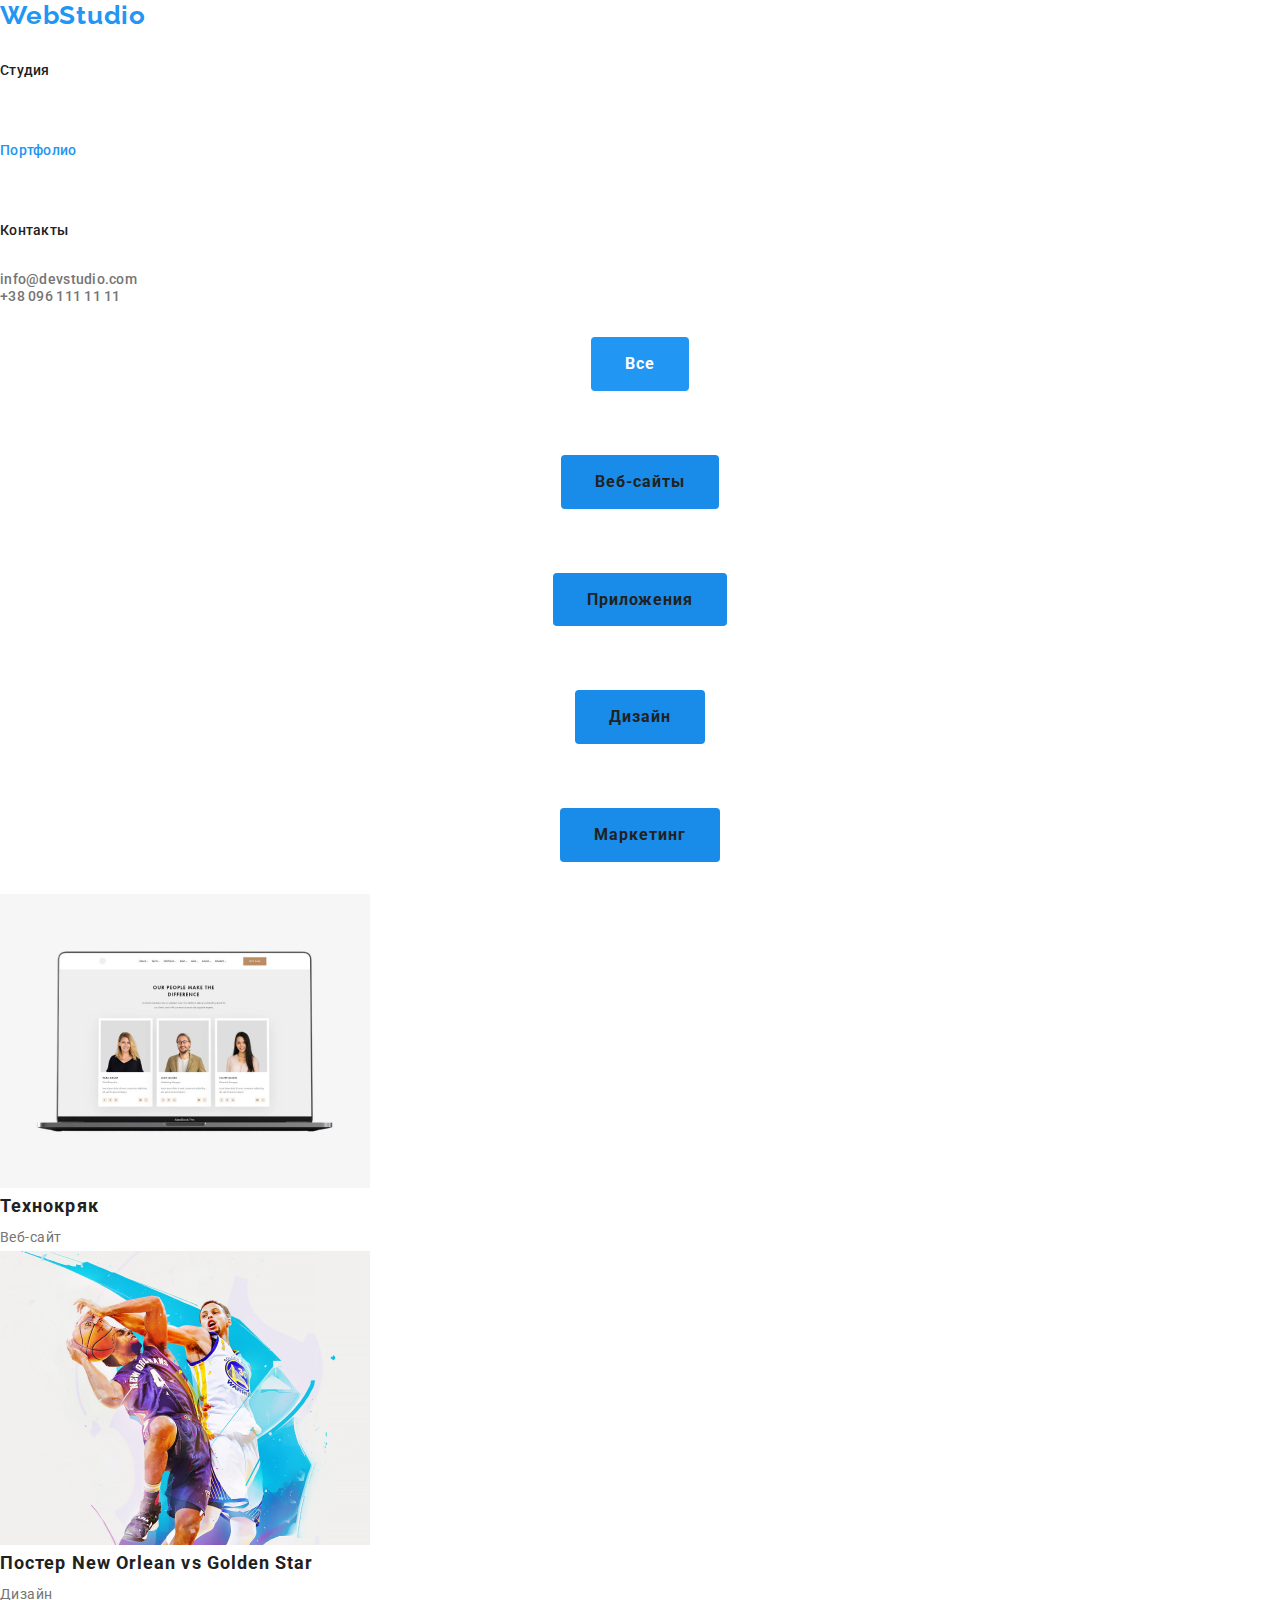
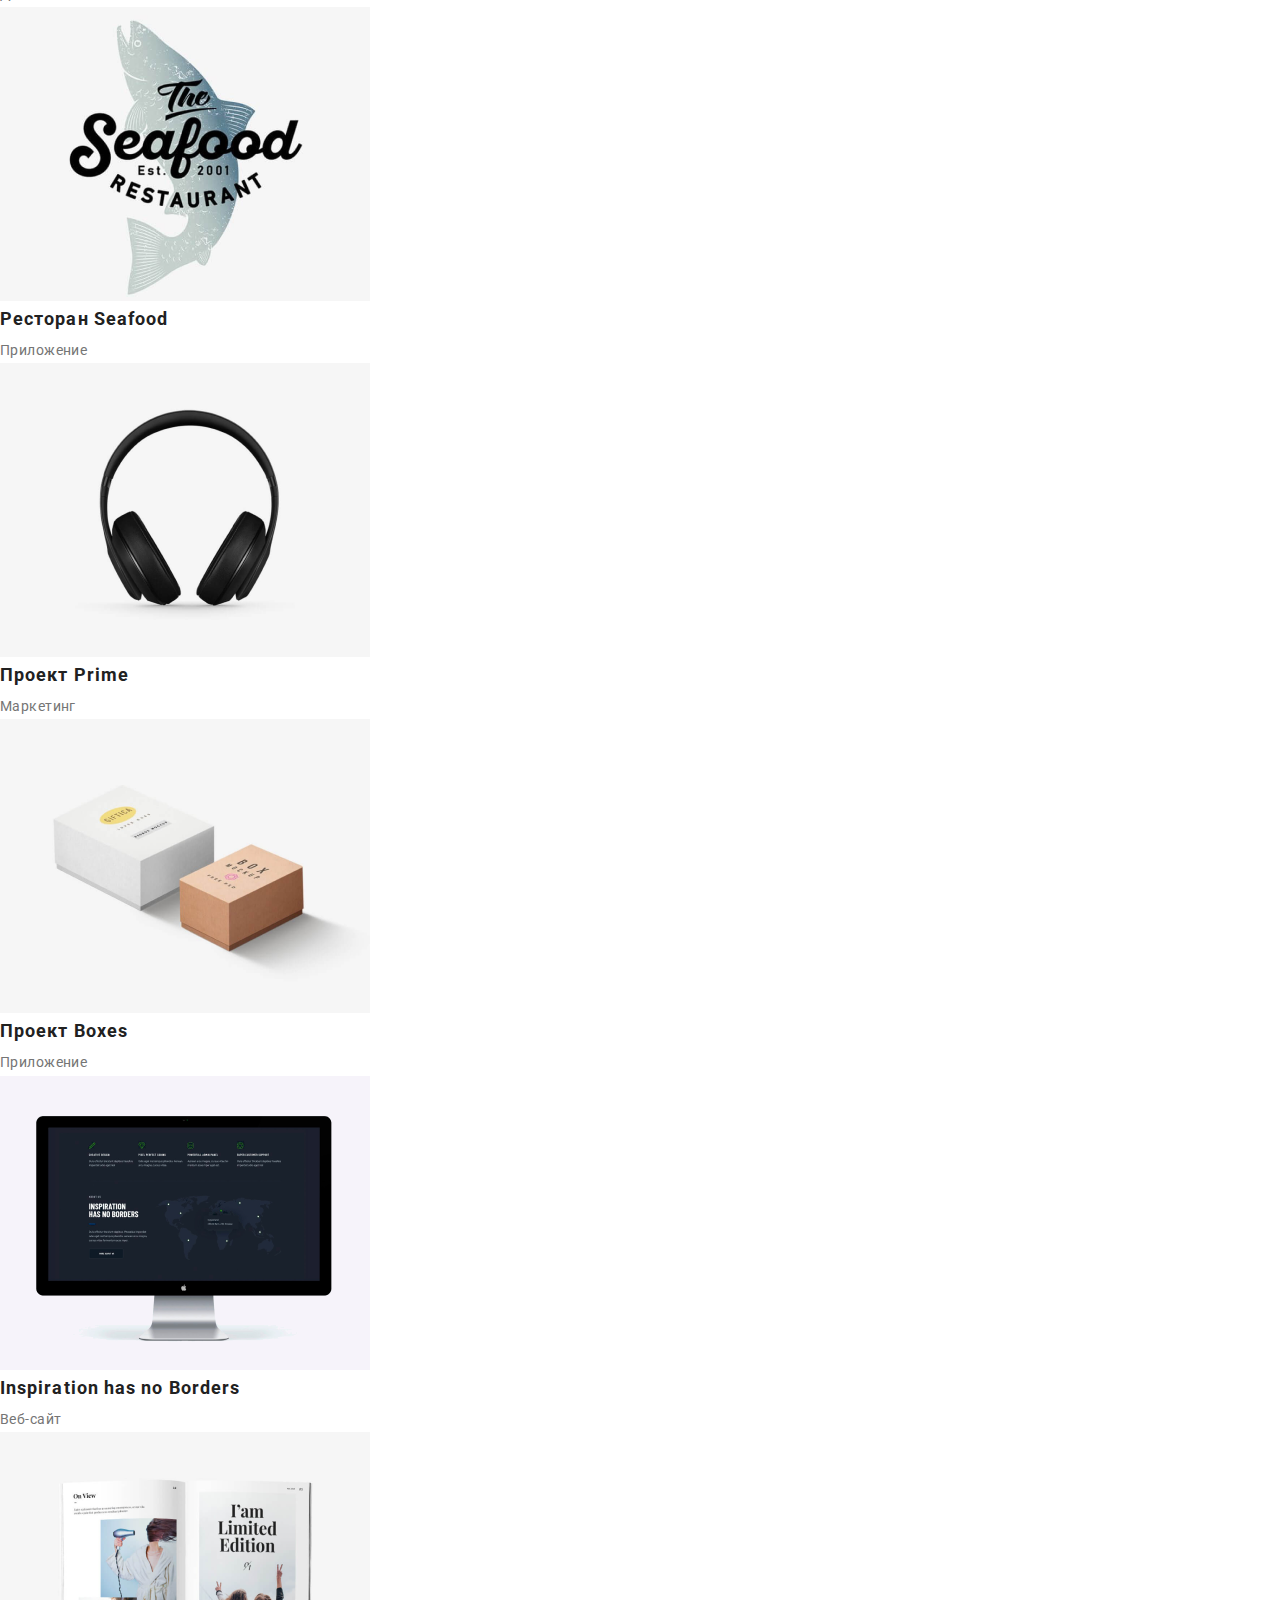
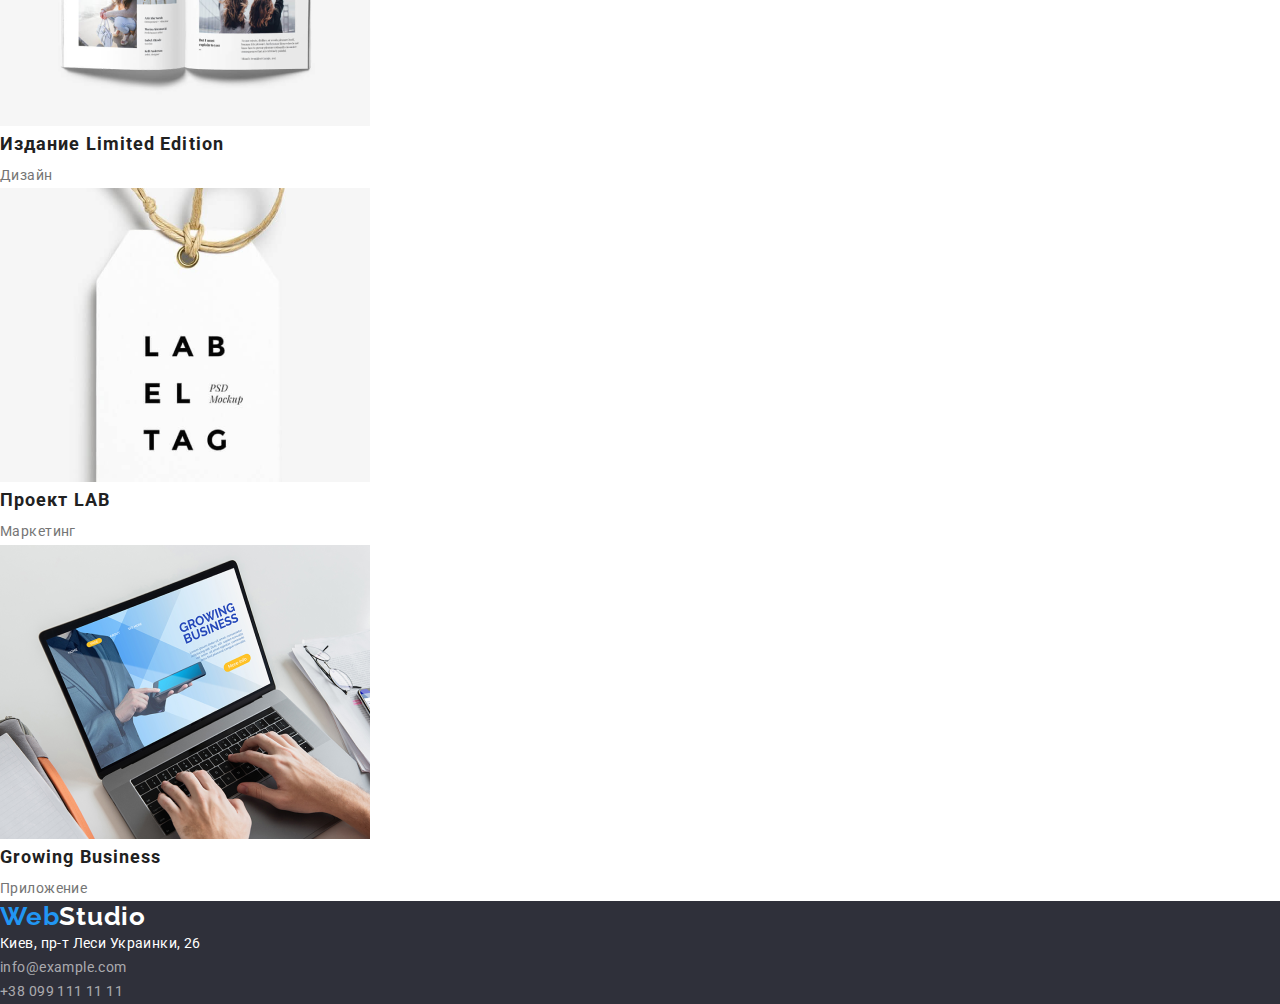
==== portfolio.html @ 5ccfecf0 "створила дз3" ====
<!DOCTYPE html>
<html lang="ru">
<head>
    <meta charset="UTF-8">
    <meta http-equiv="X-UA-Compatible" content="IE=edge">
    <meta name="viewport" content="width=device-width, initial-scale=1.0">
    <title>Document</title>
    <link rel="preconnect" href="https://fonts.googleapis.com">
<link rel="preconnect" href="https://fonts.gstatic.com" crossorigin>
<link href="https://fonts.googleapis.com/css2?family=Raleway:wght@700&family=Roboto:wght@400;500;700&display=swap" rel="stylesheet">
<link rel="stylesheet" href="https://cdn.jsdelivr.net/npm/modern-normalize@1.1.0/modern-normalize.min.css">
    <link rel="stylesheet" href="./css/styles.css">
</head>
<body>
      <!--HEADER-->
      <header class="page-header">
        <nav class="page-nav">
            <a class="link logo" href="">Web<span class="logo-color">Studio</span></a>
            <ul class="menu list">
                <li class="menu-item">
                    <a class="menu-link link" href="./index.html">Студия</a>
                </li>
                <li class="menu-item">
                    <a class=" menu-link current link" href="./portfolio.html">Портфолио</a>
                </li>
                <li class="menu-item">
                    <a class=" menu-link link" href="">Контакты</a>
                </li>
            </ul>
        </nav>
        <ul class="list">
            <li>
                <a class="link contact-phone-number" href="mailto:info@devstudio.com">info@devstudio.com</a>
            </li>
            <li>
                <a class="link contact-phone-number" href="tel:+380961111111">+38 096 111 11 11</a>
            </li>
        </ul>
    </header>

    <!--DESCRIPTION-->
    <section>
        <h1 hidden>Описание</h1>
        <ul class="btn-knob list">
            <li class="menu-link desc-list-portfolio"><button class="modal-btn active" type="button">Все</button></li>
            <li class="menu-link desc-list-portfolio"><button class="modal-btn" type="button">Веб-сайты</button></li>
            <li class="menu-link desc-list-portfolio"><button class="modal-btn" type="button">Приложения</button></li>
            <li class="menu-link desc-list-portfolio"><button class="modal-btn" type="button">Дизайн</button></li>
            <li class="menu-link desc-list-portfolio"><button class="modal-btn" type="button">Маркетинг</button></li>
            
        </ul>
    </section>
    <!--ABOUT-PORTFOLIO-->
    <section>
        <ul class="list">
            <li><img src="./portfolio-photo/people.png" alt="открытый ноутбук с изображением сайта" width="370px" height="294px">
                <h3 class="gallery-portfolio" >Технокряк</h3>
                <p class="portfolio-item">Веб-сайт</p>

            </li>
            <li> <img src="./portfolio-photo/football.png" alt="двое мужчин играют в футбол" width="370px" height="294px">
                <h3 class="gallery-portfolio">Постер <span lang="en">New Orlean vs Golden Star</span></h3>
                <p class="portfolio-item">Дизайн</p>

            </li>
            <li> <img src="./portfolio-photo/seafood.png" alt="логотип ресторана морепродуктов" width="370px" height="294px">
                <h3 class="gallery-portfolio">Ресторан <span lang="en">Seafood</span></h3>
                <p class="portfolio-item">Приложение</p>

            </li>
            <li> <img src="./portfolio-photo/headphone.png" alt="наушники" width="370px" height="294px">
                <h3 class="gallery-portfolio">Проект <span lang="en">Prime</span></h3>
                <p class="portfolio-item">Маркетинг</p>

            </li>
            <li> <img src="./portfolio-photo/box.png" alt="две закрытых коробки- коричневая и белая" width="370px" height="294px">
                <h3 class="gallery-portfolio">Проект <span lang="en">Boxes</span></h3>
                <p class="portfolio-item">Приложение</p>

            </li>
            <li> <img src="./portfolio-photo/monitor.png" alt="черный монитор" width="370px" height="294px">
                <h3 class="gallery-portfolio" lang="en">Inspiration has no Borders</h3>
                <p class="portfolio-item">Веб-сайт</p>

            </li>
            <li> <img src="./portfolio-photo/magazine.png" alt="открытый журнал с картинками" width="370px" height="294px">
                <h3 class="gallery-portfolio">Издание <span lang="en">Limited Edition</span></h3>
                <p class="portfolio-item">Дизайн</p>

            </li>
            <li> <img src="./portfolio-photo/label.png" alt="белая бирка с соломенной ниткой" width="370px" height="294px">
                <h3 class="gallery-portfolio">Проект <span lang="en">LAB</span></h3>
                <p class="portfolio-item">Маркетинг</p>

            </li>
            <li> <img src="./portfolio-photo/notebook.png" alt="руки печатают на открытом ноутбуке" width="370px" height="294px">
                <h3 class="gallery-portfolio" lang="en">Growing Business</h3>
                <p class="portfolio-item">Приложение</p>

            </li>

        </ul>
    </section>
     <!--FOOTER-->
     <footer class="footer">
        <a class="link logo" href="">Web<span class="logo-color-footer">Studio</span></a>
        <address>
            <ul class="list">
                <li>
                    <a class="adress link" href="https://goo.gl/maps/P68njvsLRJaKCuCR6" target="_blank" rel="noopener noreferrer">Киев, пр-т Леси Украинки, 26</a>
                </li>
                <li>
                    <a class="contact-link link" href="mailto:info@example.com">info@example.com</a>
                </li>
                <li>
                    <a class="contact-link link" href="tel:+380991111111">+38 099 111 11 11</a>
                </li>
            </ul>
        </address>
        
    </footer>

</body>
</html>
---- css/styles.css ----
:root {
    --accent-color: #2196F3;
    --text-color: #212121;
    --whitey-color: #ffffff;
    --mail-color: #757575;
    --background-color: #2F303A;
    --desc-color: #F5F4FA;


    }
h1,
h2,
h3,
h4,
h5,
p {
    margin-top: 0;
    margin-bottom: 0;
}

ul,
ol {
    margin-top: 0;
    margin-bottom: 0;
    padding-left: 0;

}

img {
    display: block;
}

button {
    cursor: pointer;
}
.list {list-style: none;
}
.link {
text-decoration: none;
}


body {font-family: 'Roboto', sans-serif;
    background-color: var(--whitey-color);
    font-size: 14px;
    letter-spacing: 0.03em;
}


/* =======================================HEADER */
.container {
    width: 1600px;
    margin-left: auto;
    margin-right: auto;
    padding-left: 15px;
    padding-right: 15px;
}

.logo {
font-family: 'Raleway', sans-serif;
font-weight: 700;
font-size: 26px;
line-height: 1.19;
letter-spacing: 0.03em;
color: var(--accent-color);
}
.logo-up-color{
    color: #000000;
}



.menu-link {
    padding: 32px 0;
    display: block;
    font-style: normal;
font-weight: 500;
font-size: 14px;
line-height: 1.14;
letter-spacing: 0.02em;
color: var(--text-color)
}
.menu-link:hover,
.menu-link:focus {
color: var(--accent-color);
}
.menu-link.current {
    color: var(--accent-color)
}

.contact-phone-number{
font-weight: 500;
font-size: 14px;
line-height: 1.14;
letter-spacing: 0.02em;
color: var(--mail-color); 
}
.contact-phone-number:hover,
.contact-phone-number:focus {
color: var(--accent-color);
}

/*  =========================================HERO */

.hero{

background: var(--background-color);
}
.main-title{
font-weight: 900;
font-size: 44px;
line-height: 1.36;
text-align: center;
letter-spacing: 0.06em;
text-transform: uppercase;
color: var(--whitey-color);
}

.modal-btn{
    padding-top: 10px;
    padding-bottom: 10px;
    padding-left: 32px;
    padding-right: 32px;
    border-radius: 4px;
    font-family: inherit;
font-weight: 700;
font-size: 16px;
line-height: 1.87;
letter-spacing: 0.06em;
color: var(--whitey-color)
cursor: pointer;
background: #188ce8;
border-color: transparent;

}
.modal-btn:hover,
.modal-btn:focus {
background-color: var(--accent-color);
color: var(--whitey-color);
}

.modal-btn.current {
    color: var(--whitey-color);
    background-color: var(--accent-color)    
}

.modal-btn.active {
    background-color: var(--accent-color);
    color: var(--whitey-color);
}

.menu-item:not(:last-child) {
margin-right: 50px;
}

/* ================================DESCRIPTION*/
.desc{
    margin-top: 30px;
    margin-bottom: 10px;
font-size: 14px;
font-weight: 700;
line-height: 1.14;
letter-spacing: 0.03em;
text-transform: uppercase;
color: var(--text-color);
}

.desc-item {
font-size: 14px;
line-height: 1.71;
letter-spacing: 0.03em;
color: var(--mail-color);
}



/* ==================================ABOUT */
.section-title {
font-weight: 700;
font-size: 36px;
line-height: 1.16;
text-align: center;
letter-spacing: 0.03em;
color: var(--text-color);
}

/* ==================================TEAM */
.worker {
font-weight: 500;
font-size: 16px;
line-height: 1.18;
text-align: center;
color: var(--text-color);
}

.worker-item {
line-height: 1.18;
text-align: center;
letter-spacing: 0.03em;
color: var(--mail-color);

}

/* =================================FOOTER */
.footer {
background: var(--background-color);
}
.adress {
font-style: normal;
font-size: 14px;
line-height: 1.71;
letter-spacing: 0.03em;
color: var(--whitey-color);
}

.contact-link {
font-style: normal;
font-size: 14px;
line-height: 1.71;
letter-spacing: 0.03em;
color: rgba(255, 255, 255, 0.6);
}

/* ==========================PORTFOLIO */
.logo-color-footer {
color: var(--whitey-color);
}

.desc-list-portfolio{
font-weight: 500;
font-size: 16px;
line-height: 1.62;
text-align: center;
letter-spacing: 0.03em;
color: var(--text-color);
border-color:var(--desc-color) ;
}

.gallery-portfolio{
font-weight: 700;
font-size: 18px;
line-height: 2;
letter-spacing: 0.06em;
color: var(--text-color);
}

.portfolio-item{
line-height: 1.88;
letter-spacing: 0.03em;
color: var(--mail-color);
}
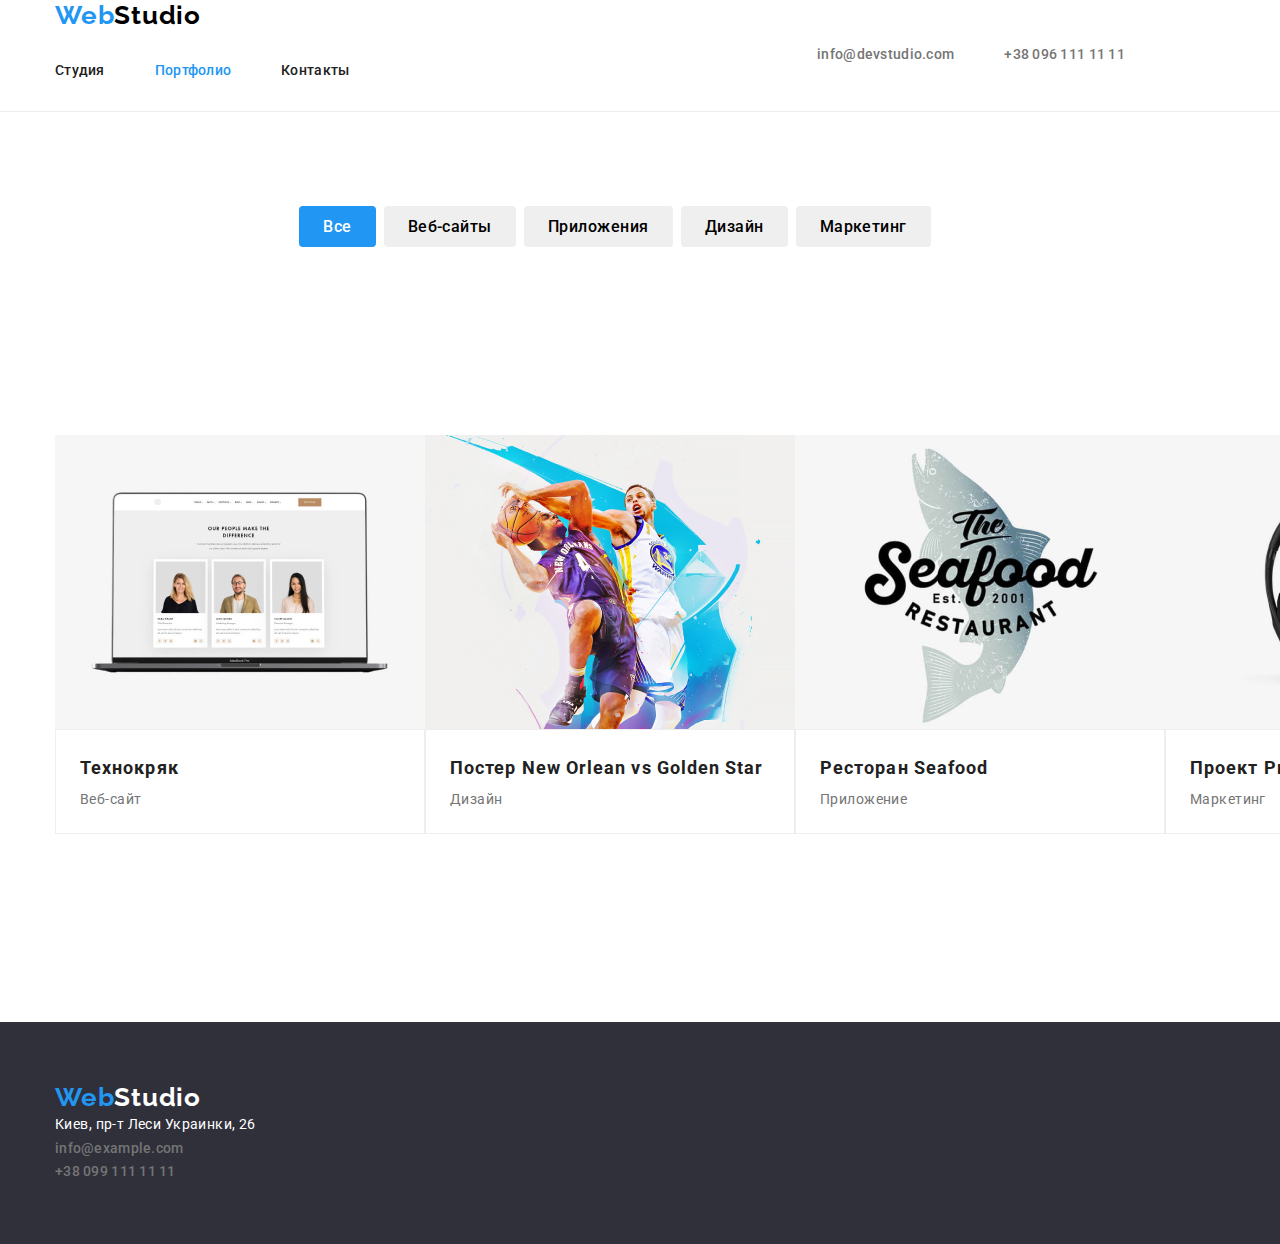
==== commit 3444f461: "допрацювання дз 3" ====
--- a/portfolio.html
+++ b/portfolio.html
@@ -14,8 +14,10 @@
 <body>
       <!--HEADER-->
       <header class="page-header">
+        <div class="container page-container">
         <nav class="page-nav">
-            <a class="link logo" href="">Web<span class="logo-color">Studio</span></a>
+            <a class="link logo logo-tape" href="">
+                <span class="logo-up list ">Web</span><span class="logo-up-color current">Studio</span></a>
             <ul class="menu list">
                 <li class="menu-item">
                     <a class="menu-link link" href="./index.html">Студия</a>
@@ -28,95 +30,122 @@
                 </li>
             </ul>
         </nav>
-        <ul class="list">
-            <li>
+        <ul class="menu list">
+            <li class="menu">
                 <a class="link contact-phone-number" href="mailto:info@devstudio.com">info@devstudio.com</a>
             </li>
-            <li>
+            <li class="menu">
                 <a class="link contact-phone-number" href="tel:+380961111111">+38 096 111 11 11</a>
             </li>
         </ul>
+    </div>
     </header>
 
     <!--DESCRIPTION-->
-    <section>
+    <section class="section">
         <h1 hidden>Описание</h1>
-        <ul class="btn-knob list">
-            <li class="menu-link desc-list-portfolio"><button class="modal-btn active" type="button">Все</button></li>
-            <li class="menu-link desc-list-portfolio"><button class="modal-btn" type="button">Веб-сайты</button></li>
-            <li class="menu-link desc-list-portfolio"><button class="modal-btn" type="button">Приложения</button></li>
-            <li class="menu-link desc-list-portfolio"><button class="modal-btn" type="button">Дизайн</button></li>
-            <li class="menu-link desc-list-portfolio"><button class="modal-btn" type="button">Маркетинг</button></li>
+        <ul class="btn-knob menu list">
+            <li class=""><button class="bbtn portfolio-btn" type="button">Все</button></li>
+            <li class=""><button class="port portfolio-btn" type="button">Веб-сайты</button></li>
+            <li class=""><button class="port portfolio-btn" type="button">Приложения</button></li>
+            <li class=""><button class="port portfolio-btn" type="button">Дизайн</button></li>
+            <li class=""><button class="port portfolio-btn" type="button">Маркетинг</button></li>
             
         </ul>
     </section>
     <!--ABOUT-PORTFOLIO-->
-    <section>
-        <ul class="list">
+    <main>
+    <section class="work-portfolio section">
+        <div class="container">
+            <h1 hidden> Главное портфолио</h1>
+        <ul class="menu list">
+            
             <li><img src="./portfolio-photo/people.png" alt="открытый ноутбук с изображением сайта" width="370px" height="294px">
+                <div class="div-portfolio">
                 <h3 class="gallery-portfolio" >Технокряк</h3>
                 <p class="portfolio-item">Веб-сайт</p>
+            </div>
+            </li>
 
-            </li>
             <li> <img src="./portfolio-photo/football.png" alt="двое мужчин играют в футбол" width="370px" height="294px">
+                <div class="div-portfolio">
                 <h3 class="gallery-portfolio">Постер <span lang="en">New Orlean vs Golden Star</span></h3>
                 <p class="portfolio-item">Дизайн</p>
+            </div>
+            </li>
 
-            </li>
-            <li> <img src="./portfolio-photo/seafood.png" alt="логотип ресторана морепродуктов" width="370px" height="294px">
+            <li> 
+                <img src="./portfolio-photo/seafood.png" alt="логотип ресторана морепродуктов" width="370px" height="294px">
+                <div class="div-portfolio">
                 <h3 class="gallery-portfolio">Ресторан <span lang="en">Seafood</span></h3>
                 <p class="portfolio-item">Приложение</p>
+            </div>
+            </li>
 
-            </li>
             <li> <img src="./portfolio-photo/headphone.png" alt="наушники" width="370px" height="294px">
+                <div class="div-portfolio">
                 <h3 class="gallery-portfolio">Проект <span lang="en">Prime</span></h3>
                 <p class="portfolio-item">Маркетинг</p>
+            </div>
+            </li>
 
-            </li>
             <li> <img src="./portfolio-photo/box.png" alt="две закрытых коробки- коричневая и белая" width="370px" height="294px">
+                <div class="div-portfolio">
                 <h3 class="gallery-portfolio">Проект <span lang="en">Boxes</span></h3>
                 <p class="portfolio-item">Приложение</p>
+            </div>
+            </li>
 
-            </li>
             <li> <img src="./portfolio-photo/monitor.png" alt="черный монитор" width="370px" height="294px">
+                <div class="div-portfolio">
                 <h3 class="gallery-portfolio" lang="en">Inspiration has no Borders</h3>
                 <p class="portfolio-item">Веб-сайт</p>
+            </div>
+            </li>
 
-            </li>
             <li> <img src="./portfolio-photo/magazine.png" alt="открытый журнал с картинками" width="370px" height="294px">
+                <div class="div-portfolio">
                 <h3 class="gallery-portfolio">Издание <span lang="en">Limited Edition</span></h3>
                 <p class="portfolio-item">Дизайн</p>
+            </div>
+            </li>
 
-            </li>
             <li> <img src="./portfolio-photo/label.png" alt="белая бирка с соломенной ниткой" width="370px" height="294px">
+                <div class="div-portfolio">
                 <h3 class="gallery-portfolio">Проект <span lang="en">LAB</span></h3>
                 <p class="portfolio-item">Маркетинг</p>
-
+            </div>
             </li>
             <li> <img src="./portfolio-photo/notebook.png" alt="руки печатают на открытом ноутбуке" width="370px" height="294px">
+                <div class="div-portfolio">
                 <h3 class="gallery-portfolio" lang="en">Growing Business</h3>
                 <p class="portfolio-item">Приложение</p>
-
+            </div>
             </li>
-
+            </ul>
+        </div>
+    </section>
+    </main>
+     <!--FOOTER-->
+     <footer class=" color-back footer">
+        <div class="container dark">
+            <div>
+             <a class="link logo" href="">Web<span class="logo-color-footer">Studio</span></a>
+            <address class="adress">
+         <ul class="list">
+            <li class="account">
+             <a class="adress link" href="https://goo.gl/maps/P68njvsLRJaKCuCR6" target="_blank" rel="noopener noreferrer">Киев, пр-т Леси Украинки, 26</a>
+            </li>
+            <li class="account">
+             <a class="link contact-phone-number" href="mailto:info@example.com">info@example.com</a>
+            </li>
+            <li class="account">
+             <a class="link contact-phone-number" href="tel:+380991111111">+38 099 111 11 11</a>
+            </li>
         </ul>
-    </section>
-     <!--FOOTER-->
-     <footer class="footer">
-        <a class="link logo" href="">Web<span class="logo-color-footer">Studio</span></a>
-        <address>
-            <ul class="list">
-                <li>
-                    <a class="adress link" href="https://goo.gl/maps/P68njvsLRJaKCuCR6" target="_blank" rel="noopener noreferrer">Киев, пр-т Леси Украинки, 26</a>
-                </li>
-                <li>
-                    <a class="contact-link link" href="mailto:info@example.com">info@example.com</a>
-                </li>
-                <li>
-                    <a class="contact-link link" href="tel:+380991111111">+38 099 111 11 11</a>
-                </li>
-            </ul>
-        </address>
+            </address>
+        </div>
+            </div>
         
     </footer>
 
--- a/css/styles.css
+++ b/css/styles.css
@@ -46,17 +46,40 @@
     letter-spacing: 0.03em;
 }
 
+.section{
+    margin-top: 94px;
+    margin-bottom: 94px;
+}
+
 
 /* =======================================HEADER */
 .container {
-    width: 1600px;
+    width: 1200px;
     margin-left: auto;
     margin-right: auto;
     padding-left: 15px;
     padding-right: 15px;
 }
 
+.page-container {
+display: flex;
+align-items: center;
+}
+
+.navigation {
+    display: flex;
+    align-items: center;
+}
+
+.menu {
+    display: flex;
+    align-items: center;
+    margin-left: auto;
+    margin-right: 50px;
+}
+
 .logo {
+    margin-bottom: 20px;
 font-family: 'Raleway', sans-serif;
 font-weight: 700;
 font-size: 26px;
@@ -66,6 +89,9 @@
 }
 .logo-up-color{
     color: #000000;
+}
+.logo-tape {
+    margin-right: 93px;
 }
 
 
@@ -103,10 +129,15 @@
 /*  =========================================HERO */
 
 .hero{
-
 background: var(--background-color);
-}
+padding: 200px 0;
+}
+
 .main-title{
+    margin-bottom: 30px;
+    width: 696px;
+    margin-left: auto;
+    margin-right: auto;
 font-weight: 900;
 font-size: 44px;
 line-height: 1.36;
@@ -127,17 +158,23 @@
 font-size: 16px;
 line-height: 1.87;
 letter-spacing: 0.06em;
-color: var(--whitey-color)
+color: var(--whitey-color);
 cursor: pointer;
 background: #188ce8;
 border-color: transparent;
-
-}
-.modal-btn:hover,
+margin-right: auto;
+margin-left: auto;
+display: block;
+
+}
+.modal-btn:hover{
+    background-color: var(--accent-color);
+}
 .modal-btn:focus {
-background-color: var(--accent-color);
-color: var(--whitey-color);
-}
+background-color: #188CE8;
+
+}
+
 
 .modal-btn.current {
     color: var(--whitey-color);
@@ -153,9 +190,18 @@
 margin-right: 50px;
 }
 
+.page-header {
+    border-bottom: #ececec 1px solid;
+    
+}
+
 /* ================================DESCRIPTION*/
+.description {
+    padding: 94px 0;
+    
+}
+
 .desc{
-    margin-top: 30px;
     margin-bottom: 10px;
 font-size: 14px;
 font-weight: 700;
@@ -166,29 +212,68 @@
 }
 
 .desc-item {
-font-size: 14px;
+width: 270px;
+font-style: normal;
+font-weight: 400;
 line-height: 1.71;
 letter-spacing: 0.03em;
-color: var(--mail-color);
-}
-
+color: var(--mail-color)
+}
+
+.list-title {
+  
+}
+
+.summary-title {
+    justify-content: center;
+    gap: 30px;
+    display: flex;
+}
+
+.list-index {
+    gap: 30px;
+    display: block;
+    justify-content: center;
+    align-items: center;
+}
 
 
 /* ==================================ABOUT */
 .section-title {
+    margin-bottom: 50px;
 font-weight: 700;
 font-size: 36px;
 line-height: 1.16;
-text-align: center;
 letter-spacing: 0.03em;
 color: var(--text-color);
 }
 
+.work {
+    text-align: center;
+    padding-bottom: 94px;
+    padding-top: 0;
+}
+
+.foto-list {
+    display: flex;
+}
+
+.work-review:not(:last-child) {
+    margin-right: 30px;
+}
+
 /* ==================================TEAM */
+.team {
+    padding: 94px 0;
+    background-color: #F5F4FA;
+}
+
 .worker {
+    margin-bottom: 10px;
 font-weight: 500;
 font-size: 16px;
 line-height: 1.18;
+letter-spacing: 0.03em;
 text-align: center;
 color: var(--text-color);
 }
@@ -201,16 +286,84 @@
 
 }
 
+.subtitle {
+    margin-bottom: 50px;
+    font-weight: 700;
+    font-size: 36px;
+    line-height: 1.16;
+    letter-spacing: 0.03em;
+    color: var(--text-color);
+    text-align: center;
+}
+
+.foto-team:not(:last-child) {
+    margin-right: 30px;
+
+}
+
+.div-studio {
+    padding: 30px 0;
+    box-shadow: 
+    0px 1px 3px rgba(0, 0, 0, 0.12),
+    0px 1px 1px rgba(0, 0, 0, 0.14),
+    0px 2px 1px rgba(0, 0, 0, 0.2);
+    border-radius: 
+    0px 0px 4px 4px;
+    background-color: var(--whitey-color)
+}
+
+.social-list-item
+
+.foto-team:not(:last-child) {
+    margin-right: 30px;
+}
+
+.social-list {
+    display: flex;
+    justify-content: center;
+    gap: 10px;
+}
+
+.social-list-link {
+    display: inline-block;
+    height: 44px;
+    width: 44px;
+    background-size: contain;
+    display: flex;
+    justify-content: center;
+    align-items: center;
+    border-radius: 50%;
+    background-color: var(--whitey-color)
+}
+.social-list-link:hover,
+.social-list-link:focus {
+    color: var(--whitey-color);
+    border-color: var(--accent-color);
+}
+
 /* =================================FOOTER */
 .footer {
 background: var(--background-color);
 }
+
+.color-back {
+    box-sizing: border-box;
+    background: var(--background-color);
+    padding-top: 60px;
+    padding-bottom: 60px;
+}
+
+
 .adress {
 font-style: normal;
-font-size: 14px;
-line-height: 1.71;
+font-weight: 400;
+line-height: 1.7;
 letter-spacing: 0.03em;
 color: var(--whitey-color);
+}
+
+.account {
+    gap: 9px;
 }
 
 .contact-link {
@@ -250,3 +403,53 @@
 color: var(--mail-color);
 }
 
+.work-portfolio {
+    padding: 94px 0;
+}
+
+.btn-knob{
+    display: flex;
+justify-content: center;
+gap: 8px;
+}
+
+.div-portfolio {
+    background-color: var(--whitey-color);
+    border: 1px solid #eeeeee;
+    padding-top: 20px;
+    padding-bottom: 20px;
+    padding-left: 24px;
+    padding-right: 24px;}
+
+.portfolio-btn{
+    padding-top: 6px;
+    padding-bottom: 6px;
+padding-left: 22px;
+padding-right: 22px;
+border-radius: 4px;
+font-family: 'Roboto', sans-serif;
+font-weight: 500;
+font-size: 16px;
+line-height: 1.6;
+text-align: center;
+letter-spacing: 0.03em;
+cursor: pointer;
+border-color: transparent;
+}
+
+.port:hover,
+.port:focus {
+    color: var(--whitey-color);
+    background-color: var(--accent-color)
+}
+.card-set{
+    display: flex;
+    flex-wrap: wrap;
+    gap: 30px;
+}
+
+.bbtn{
+    color: var(--whitey-color);
+    background-color:var(--accent-color);
+    border-color: transparent;
+}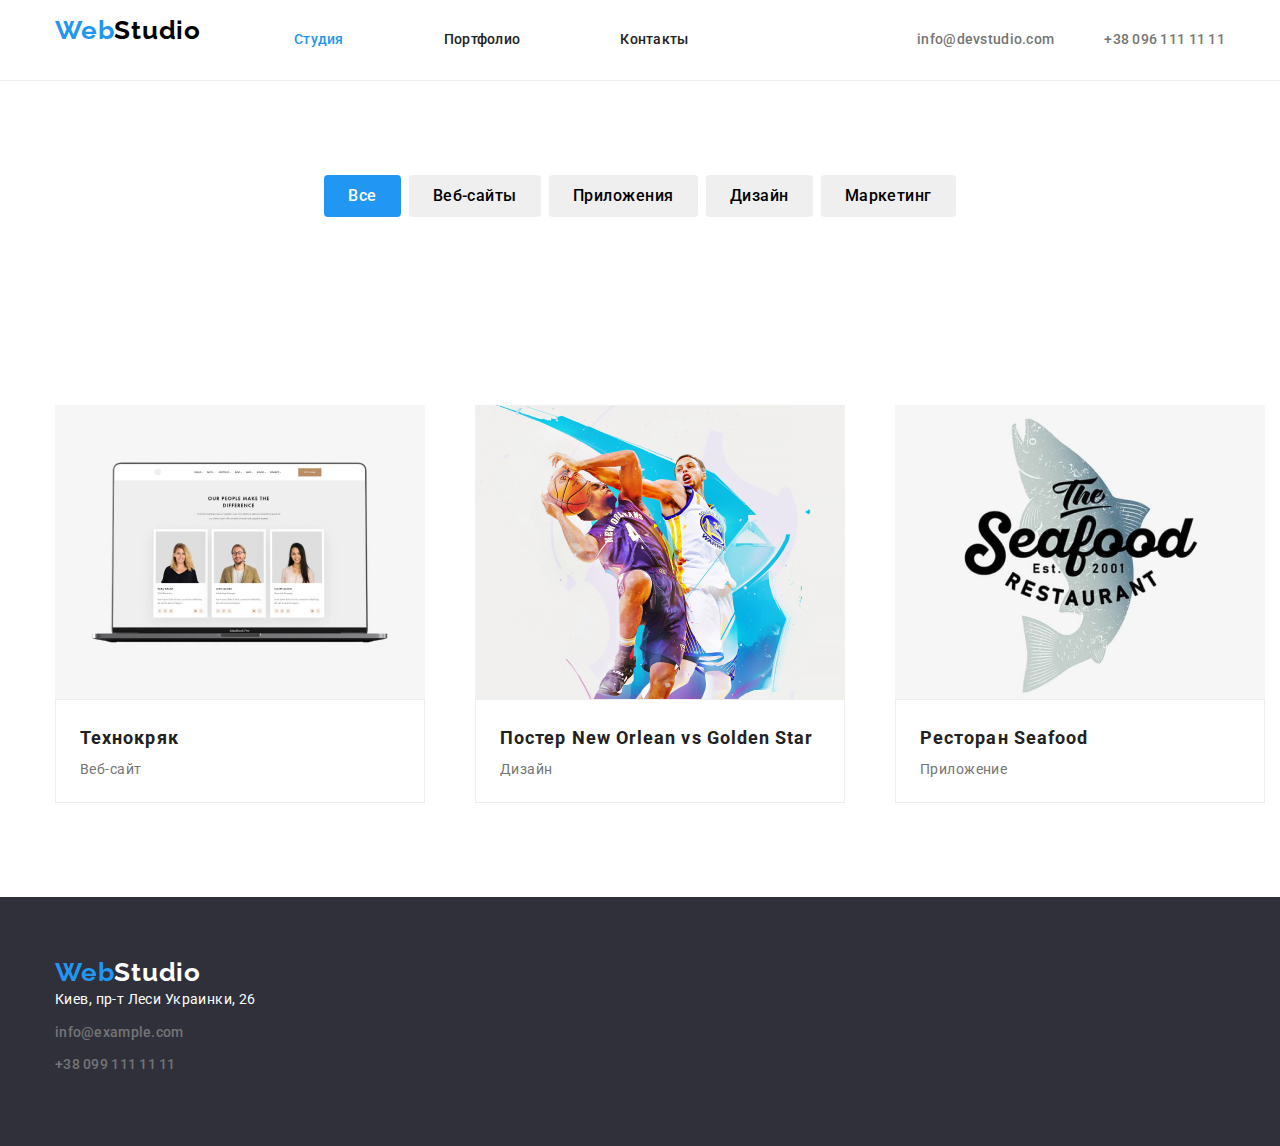
==== commit 3f4e3f5f: "дз 3 допрацювання1" ====
--- a/portfolio.html
+++ b/portfolio.html
@@ -15,30 +15,30 @@
       <!--HEADER-->
       <header class="page-header">
         <div class="container page-container">
-        <nav class="page-nav">
-            <a class="link logo logo-tape" href="">
-                <span class="logo-up list ">Web</span><span class="logo-up-color current">Studio</span></a>
+        <nav class="navigation">
+                <a class="link logo logo-tape" href="">
+                    <span class="logo-up list ">Web</span><span class="logo-up-color current">Studio</span></a>
+                <ul class="menu list">
+                    <li class="menu-item">
+                        <a class="menu-link current link" href="./index.html">Студия</a>
+                    </li>
+                    <li class="menu-item">
+                        <a class=" menu-link link" href="./portfolio.html">Портфолио</a>
+                    </li>
+                    <li class="menu-item">
+                        <a class=" menu-link link" href="">Контакты</a>
+                    </li>
+                </ul>
+            </nav>
             <ul class="menu list">
-                <li class="menu-item">
-                    <a class="menu-link link" href="./index.html">Студия</a>
+                <li class="menu">
+                    <a class="link contact-phone-number" href="mailto:info@devstudio.com">info@devstudio.com</a>
                 </li>
-                <li class="menu-item">
-                    <a class=" menu-link current link" href="./portfolio.html">Портфолио</a>
-                </li>
-                <li class="menu-item">
-                    <a class=" menu-link link" href="">Контакты</a>
+                <li class="menu">
+                    <a class="link contact-phone-number" href="tel:+380961111111">+38 096 111 11 11</a>
                 </li>
             </ul>
-        </nav>
-        <ul class="menu list">
-            <li class="menu">
-                <a class="link contact-phone-number" href="mailto:info@devstudio.com">info@devstudio.com</a>
-            </li>
-            <li class="menu">
-                <a class="link contact-phone-number" href="tel:+380961111111">+38 096 111 11 11</a>
-            </li>
-        </ul>
-    </div>
+        </div>
     </header>
 
     <!--DESCRIPTION-->
--- a/css/styles.css
+++ b/css/styles.css
@@ -47,8 +47,8 @@
 }
 
 .section{
-    margin-top: 94px;
-    margin-bottom: 94px;
+    padding-top: 94px;
+    padding-bottom: 94px;
 }
 
 
@@ -75,7 +75,7 @@
     display: flex;
     align-items: center;
     margin-left: auto;
-    margin-right: 50px;
+    gap: 50px;
 }
 
 .logo {
@@ -196,10 +196,7 @@
 }
 
 /* ================================DESCRIPTION*/
-.description {
-    padding: 94px 0;
-    
-}
+
 
 .desc{
     margin-bottom: 10px;
@@ -250,8 +247,7 @@
 
 .work {
     text-align: center;
-    padding-bottom: 94px;
-    padding-top: 0;
+    
 }
 
 .foto-list {
@@ -347,7 +343,6 @@
 }
 
 .color-back {
-    box-sizing: border-box;
     background: var(--background-color);
     padding-top: 60px;
     padding-bottom: 60px;
@@ -363,7 +358,7 @@
 }
 
 .account {
-    gap: 9px;
+   margin-bottom: 9px;
 }
 
 .contact-link {
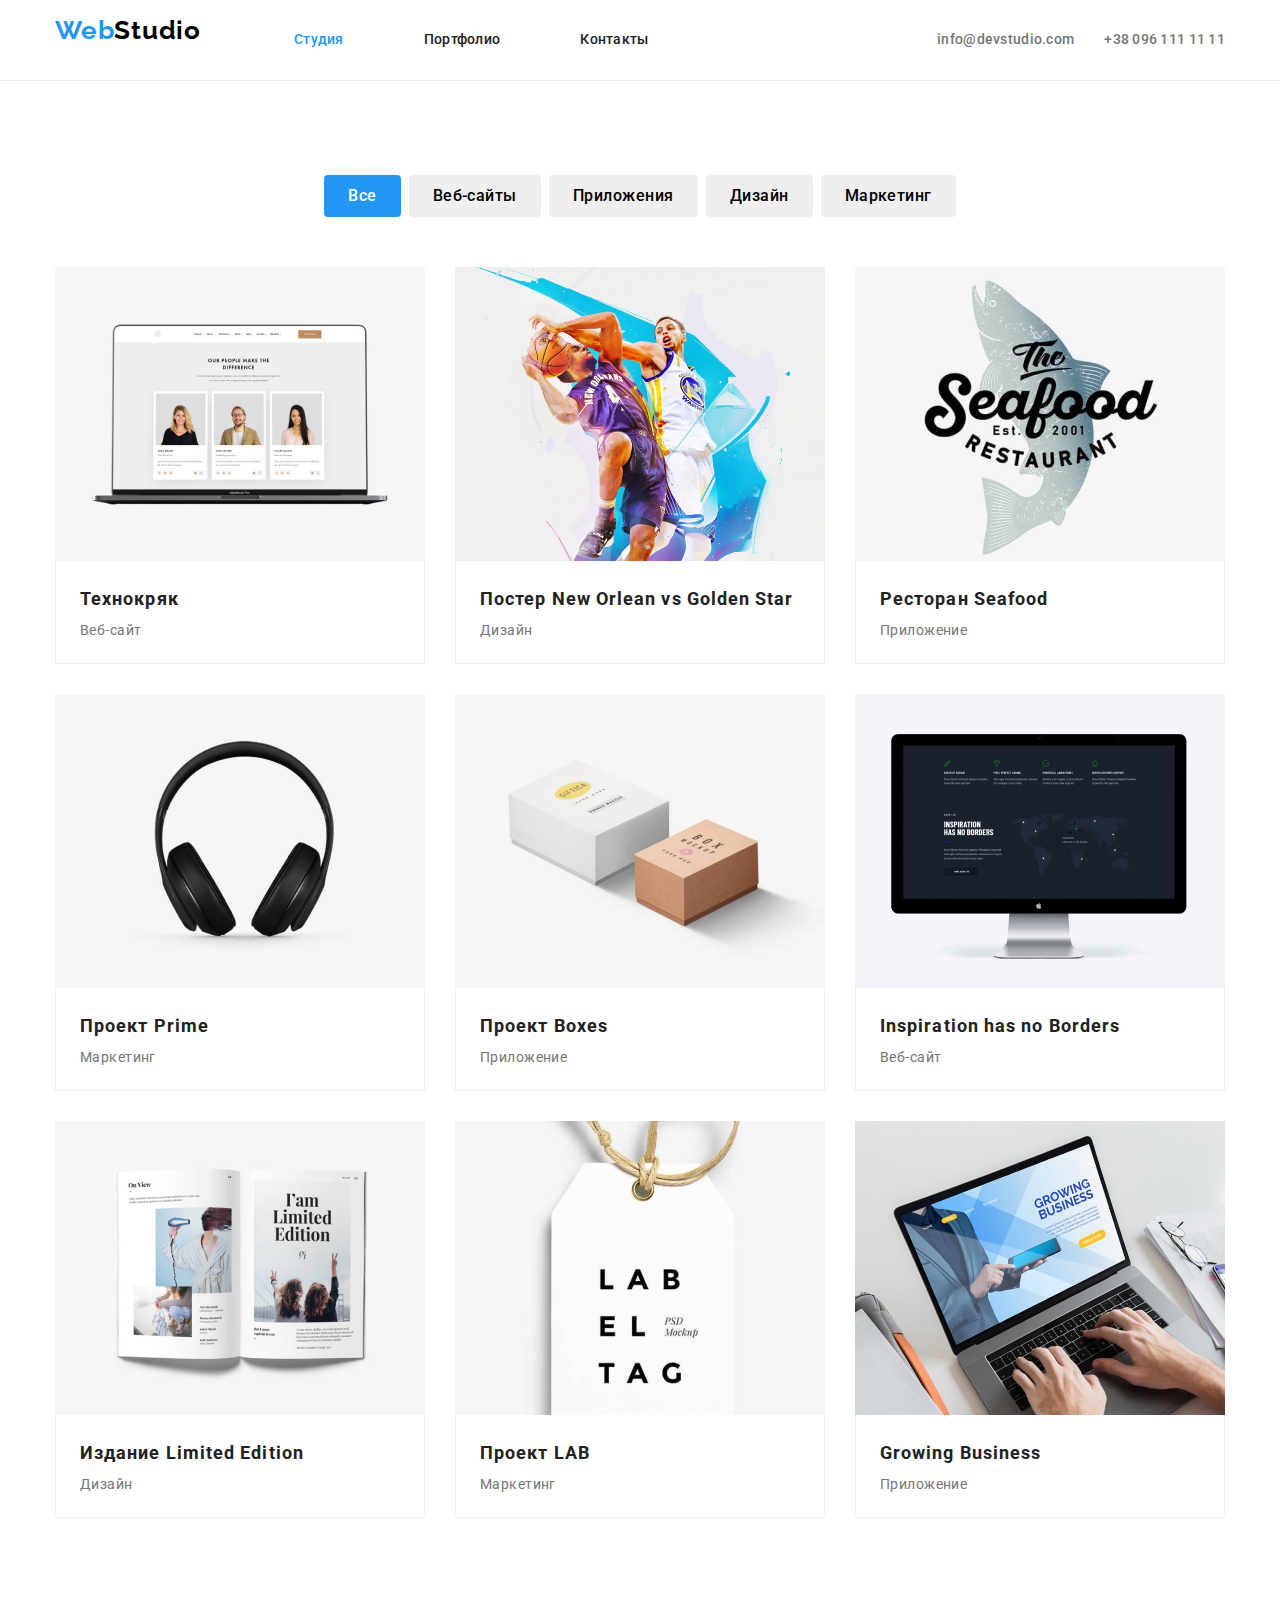
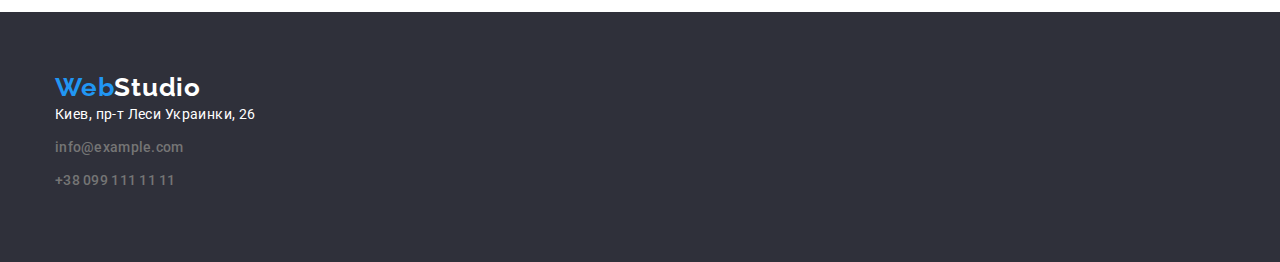
==== commit 249d5896: "виконане дз3" ====
--- a/portfolio.html
+++ b/portfolio.html
@@ -42,90 +42,94 @@
     </header>
 
     <!--DESCRIPTION-->
-    <section class="section">
-        <h1 hidden>Описание</h1>
-        <ul class="btn-knob menu list">
+    <main>
+       <section class="work-portfolio section">
+        <div class="container">
+         <h1 class="visually-hidden">Описание</h1>
+          <ul class="btn-knob menu-contact list">
             <li class=""><button class="bbtn portfolio-btn" type="button">Все</button></li>
             <li class=""><button class="port portfolio-btn" type="button">Веб-сайты</button></li>
             <li class=""><button class="port portfolio-btn" type="button">Приложения</button></li>
             <li class=""><button class="port portfolio-btn" type="button">Дизайн</button></li>
             <li class=""><button class="port portfolio-btn" type="button">Маркетинг</button></li>
             
-        </ul>
-    </section>
+          </ul>
     <!--ABOUT-PORTFOLIO-->
-    <main>
-    <section class="work-portfolio section">
-        <div class="container">
-            <h1 hidden> Главное портфолио</h1>
-        <ul class="menu list">
-            
-            <li><img src="./portfolio-photo/people.png" alt="открытый ноутбук с изображением сайта" width="370px" height="294px">
+          <ul class="portfolio-list list">
+            <li class="portfolio-item">
+                <img src="./portfolio-photo/people.png" alt="открытый ноутбук с изображением сайта" width="370px" height="294px">
                 <div class="div-portfolio">
                 <h3 class="gallery-portfolio" >Технокряк</h3>
-                <p class="portfolio-item">Веб-сайт</p>
-            </div>
+                <p class="story">Веб-сайт</p>
+                </div>
             </li>
 
-            <li> <img src="./portfolio-photo/football.png" alt="двое мужчин играют в футбол" width="370px" height="294px">
+            <li class="portfolio-item"> 
+                <img src="./portfolio-photo/football.png" alt="двое мужчин играют в футбол" width="370px" height="294px">
                 <div class="div-portfolio">
                 <h3 class="gallery-portfolio">Постер <span lang="en">New Orlean vs Golden Star</span></h3>
-                <p class="portfolio-item">Дизайн</p>
-            </div>
+                <p class="story">Дизайн</p>
+                </div>
             </li>
 
-            <li> 
+            <li class="portfolio-item"> 
                 <img src="./portfolio-photo/seafood.png" alt="логотип ресторана морепродуктов" width="370px" height="294px">
                 <div class="div-portfolio">
                 <h3 class="gallery-portfolio">Ресторан <span lang="en">Seafood</span></h3>
-                <p class="portfolio-item">Приложение</p>
-            </div>
+                <p class="story">Приложение</p>
+                </div>
             </li>
 
-            <li> <img src="./portfolio-photo/headphone.png" alt="наушники" width="370px" height="294px">
+            <li class="portfolio-item">
+                 <img src="./portfolio-photo/headphone.png" alt="наушники" width="370px" height="294px">
                 <div class="div-portfolio">
                 <h3 class="gallery-portfolio">Проект <span lang="en">Prime</span></h3>
-                <p class="portfolio-item">Маркетинг</p>
-            </div>
+                <p class="story">Маркетинг</p>
+                </div>
             </li>
 
-            <li> <img src="./portfolio-photo/box.png" alt="две закрытых коробки- коричневая и белая" width="370px" height="294px">
+            <li class="portfolio-item">
+                 <img src="./portfolio-photo/box.png" alt="две закрытых коробки- коричневая и белая" width="370px" height="294px">
                 <div class="div-portfolio">
                 <h3 class="gallery-portfolio">Проект <span lang="en">Boxes</span></h3>
-                <p class="portfolio-item">Приложение</p>
-            </div>
+                <p class="story">Приложение</p>
+                </div>
             </li>
 
-            <li> <img src="./portfolio-photo/monitor.png" alt="черный монитор" width="370px" height="294px">
+            <li class="portfolio-item"> 
+                <img src="./portfolio-photo/monitor.png" alt="черный монитор" width="370px" height="294px">
                 <div class="div-portfolio">
                 <h3 class="gallery-portfolio" lang="en">Inspiration has no Borders</h3>
-                <p class="portfolio-item">Веб-сайт</p>
-            </div>
+                <p class="story">Веб-сайт</p>
+                </div>
             </li>
 
-            <li> <img src="./portfolio-photo/magazine.png" alt="открытый журнал с картинками" width="370px" height="294px">
+            <li class="portfolio-item">
+                 <img src="./portfolio-photo/magazine.png" alt="открытый журнал с картинками" width="370px" height="294px">
                 <div class="div-portfolio">
                 <h3 class="gallery-portfolio">Издание <span lang="en">Limited Edition</span></h3>
-                <p class="portfolio-item">Дизайн</p>
-            </div>
+                <p class="story">Дизайн</p>
+                </div>
             </li>
 
-            <li> <img src="./portfolio-photo/label.png" alt="белая бирка с соломенной ниткой" width="370px" height="294px">
+            <li class="portfolio-item">
+                 <img src="./portfolio-photo/label.png" alt="белая бирка с соломенной ниткой" width="370px" height="294px">
                 <div class="div-portfolio">
                 <h3 class="gallery-portfolio">Проект <span lang="en">LAB</span></h3>
-                <p class="portfolio-item">Маркетинг</p>
-            </div>
+                <p class="story">Маркетинг</p>
+                </div>
             </li>
-            <li> <img src="./portfolio-photo/notebook.png" alt="руки печатают на открытом ноутбуке" width="370px" height="294px">
+            <li class="portfolio-item"> <img src="./portfolio-photo/notebook.png" alt="руки печатают на открытом ноутбуке" width="370px" height="294px">
                 <div class="div-portfolio">
                 <h3 class="gallery-portfolio" lang="en">Growing Business</h3>
-                <p class="portfolio-item">Приложение</p>
-            </div>
+                <p class="story">Приложение</p>
+                </div>
             </li>
             </ul>
         </div>
-    </section>
+        </section>
     </main>
+
      <!--FOOTER-->
      <footer class=" color-back footer">
         <div class="container dark">
--- a/css/styles.css
+++ b/css/styles.css
@@ -51,6 +51,19 @@
     padding-bottom: 94px;
 }
 
+.visually-hidden {
+    position: absolute;
+      white-space: nowrap;
+      width: 1px;
+      height: 1px;
+      overflow: hidden;
+      border: 0;
+      padding: 0;
+      clip: rect(0 0 0 0);
+      clip-path: inset(50%);
+      margin: -1px;
+  }
+
 
 /* =======================================HEADER */
 .container {
@@ -75,9 +88,30 @@
     display: flex;
     align-items: center;
     margin-left: auto;
-    gap: 50px;
-}
-
+    gap: 30px;
+}
+
+.menu-contact {
+    display: flex;
+    align-items: center;
+    margin-left: auto;
+    gap: 30px;
+}
+
+.portfolio-list{
+    display: flex;
+    flex-wrap: wrap;
+    align-items: center;
+    margin-left: -30px;
+    margin-top: -30px;
+}
+
+.portfolio-item{
+    flex-basis: calc(100%/3 -30px);
+    margin-left: 30px;
+    margin-top: 30px;
+
+}
 .logo {
     margin-bottom: 20px;
 font-family: 'Raleway', sans-serif;
@@ -392,7 +426,7 @@
 color: var(--text-color);
 }
 
-.portfolio-item{
+.story{
 line-height: 1.88;
 letter-spacing: 0.03em;
 color: var(--mail-color);
@@ -414,7 +448,9 @@
     padding-top: 20px;
     padding-bottom: 20px;
     padding-left: 24px;
-    padding-right: 24px;}
+    padding-right: 24px;
+border-top: none;
+}
 
 .portfolio-btn{
     padding-top: 6px;
@@ -430,6 +466,7 @@
 letter-spacing: 0.03em;
 cursor: pointer;
 border-color: transparent;
+margin-bottom: 50px;
 }
 
 .port:hover,
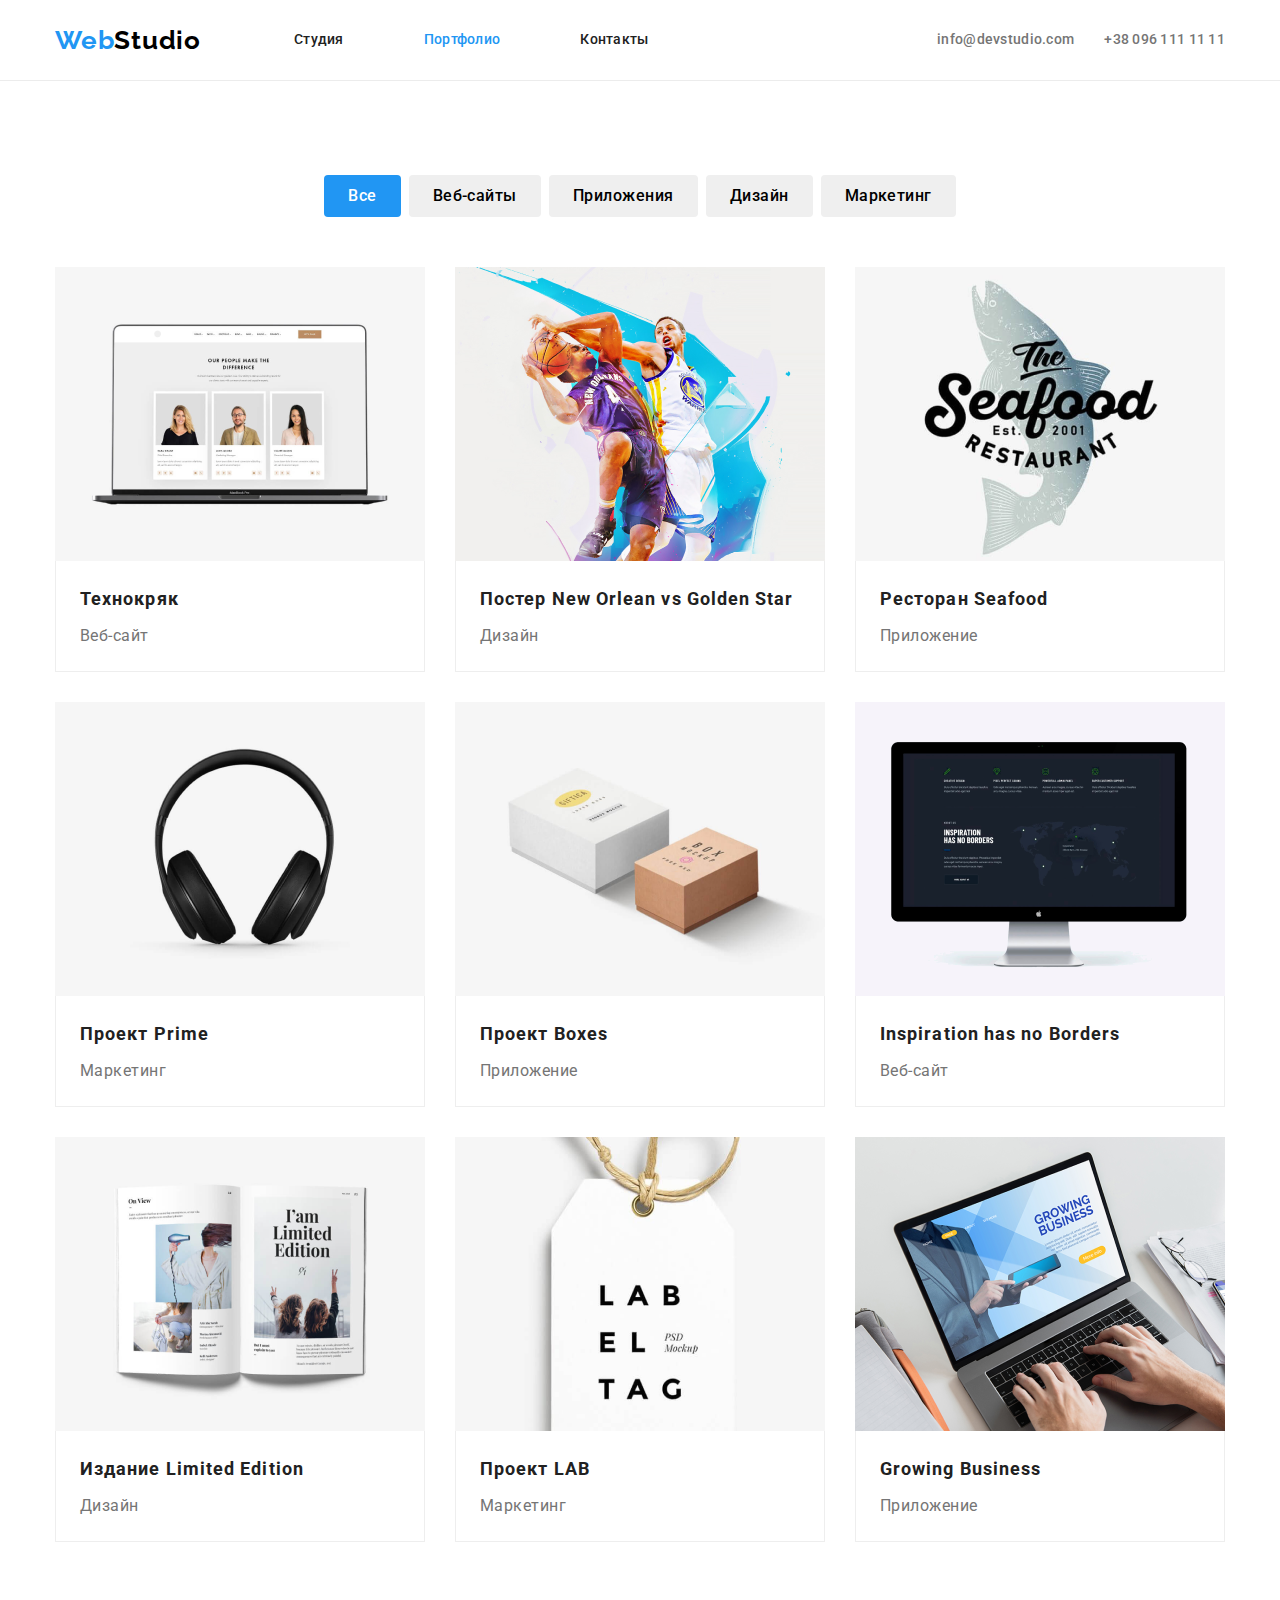
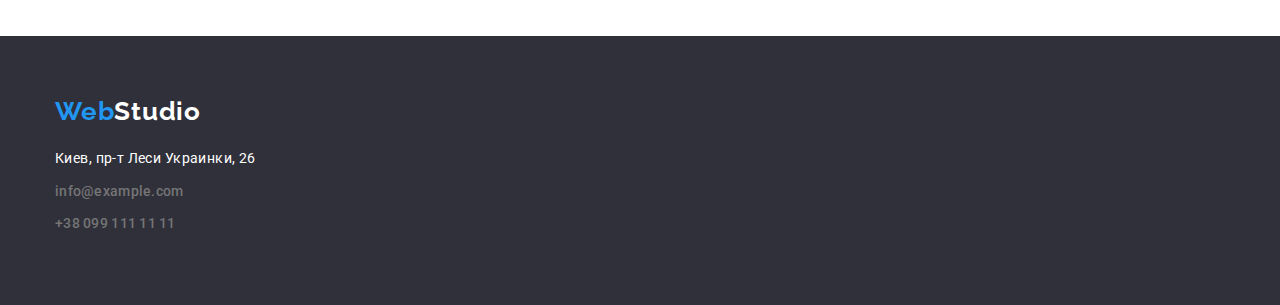
==== commit b97558d2: "готове дз3" ====
--- a/portfolio.html
+++ b/portfolio.html
@@ -20,10 +20,10 @@
                     <span class="logo-up list ">Web</span><span class="logo-up-color current">Studio</span></a>
                 <ul class="menu list">
                     <li class="menu-item">
-                        <a class="menu-link current link" href="./index.html">Студия</a>
+                        <a class="menu-link link" href="./index.html">Студия</a>
                     </li>
                     <li class="menu-item">
-                        <a class=" menu-link link" href="./portfolio.html">Портфолио</a>
+                        <a class=" menu-link current link" href="./portfolio.html">Портфолио</a>
                     </li>
                     <li class="menu-item">
                         <a class=" menu-link link" href="">Контакты</a>
--- a/css/styles.css
+++ b/css/styles.css
@@ -92,10 +92,10 @@
 }
 
 .menu-contact {
-    display: flex;
+    margin-bottom: 50px;
     align-items: center;
     margin-left: auto;
-    gap: 30px;
+    
 }
 
 .portfolio-list{
@@ -113,7 +113,7 @@
 
 }
 .logo {
-    margin-bottom: 20px;
+    margin-bottom: 0;
 font-family: 'Raleway', sans-serif;
 font-weight: 700;
 font-size: 26px;
@@ -281,6 +281,7 @@
 
 .work {
     text-align: center;
+    padding-top: 0;
     
 }
 
@@ -384,6 +385,7 @@
 
 
 .adress {
+    margin-top: 20px;
 font-style: normal;
 font-weight: 400;
 line-height: 1.7;
@@ -419,17 +421,18 @@
 }
 
 .gallery-portfolio{
-font-weight: 700;
 font-size: 18px;
 line-height: 2;
 letter-spacing: 0.06em;
 color: var(--text-color);
+margin-bottom: 4px;
 }
 
 .story{
 line-height: 1.88;
 letter-spacing: 0.03em;
 color: var(--mail-color);
+font-size: 16px;
 }
 
 .work-portfolio {
@@ -466,7 +469,7 @@
 letter-spacing: 0.03em;
 cursor: pointer;
 border-color: transparent;
-margin-bottom: 50px;
+
 }
 
 .port:hover,
